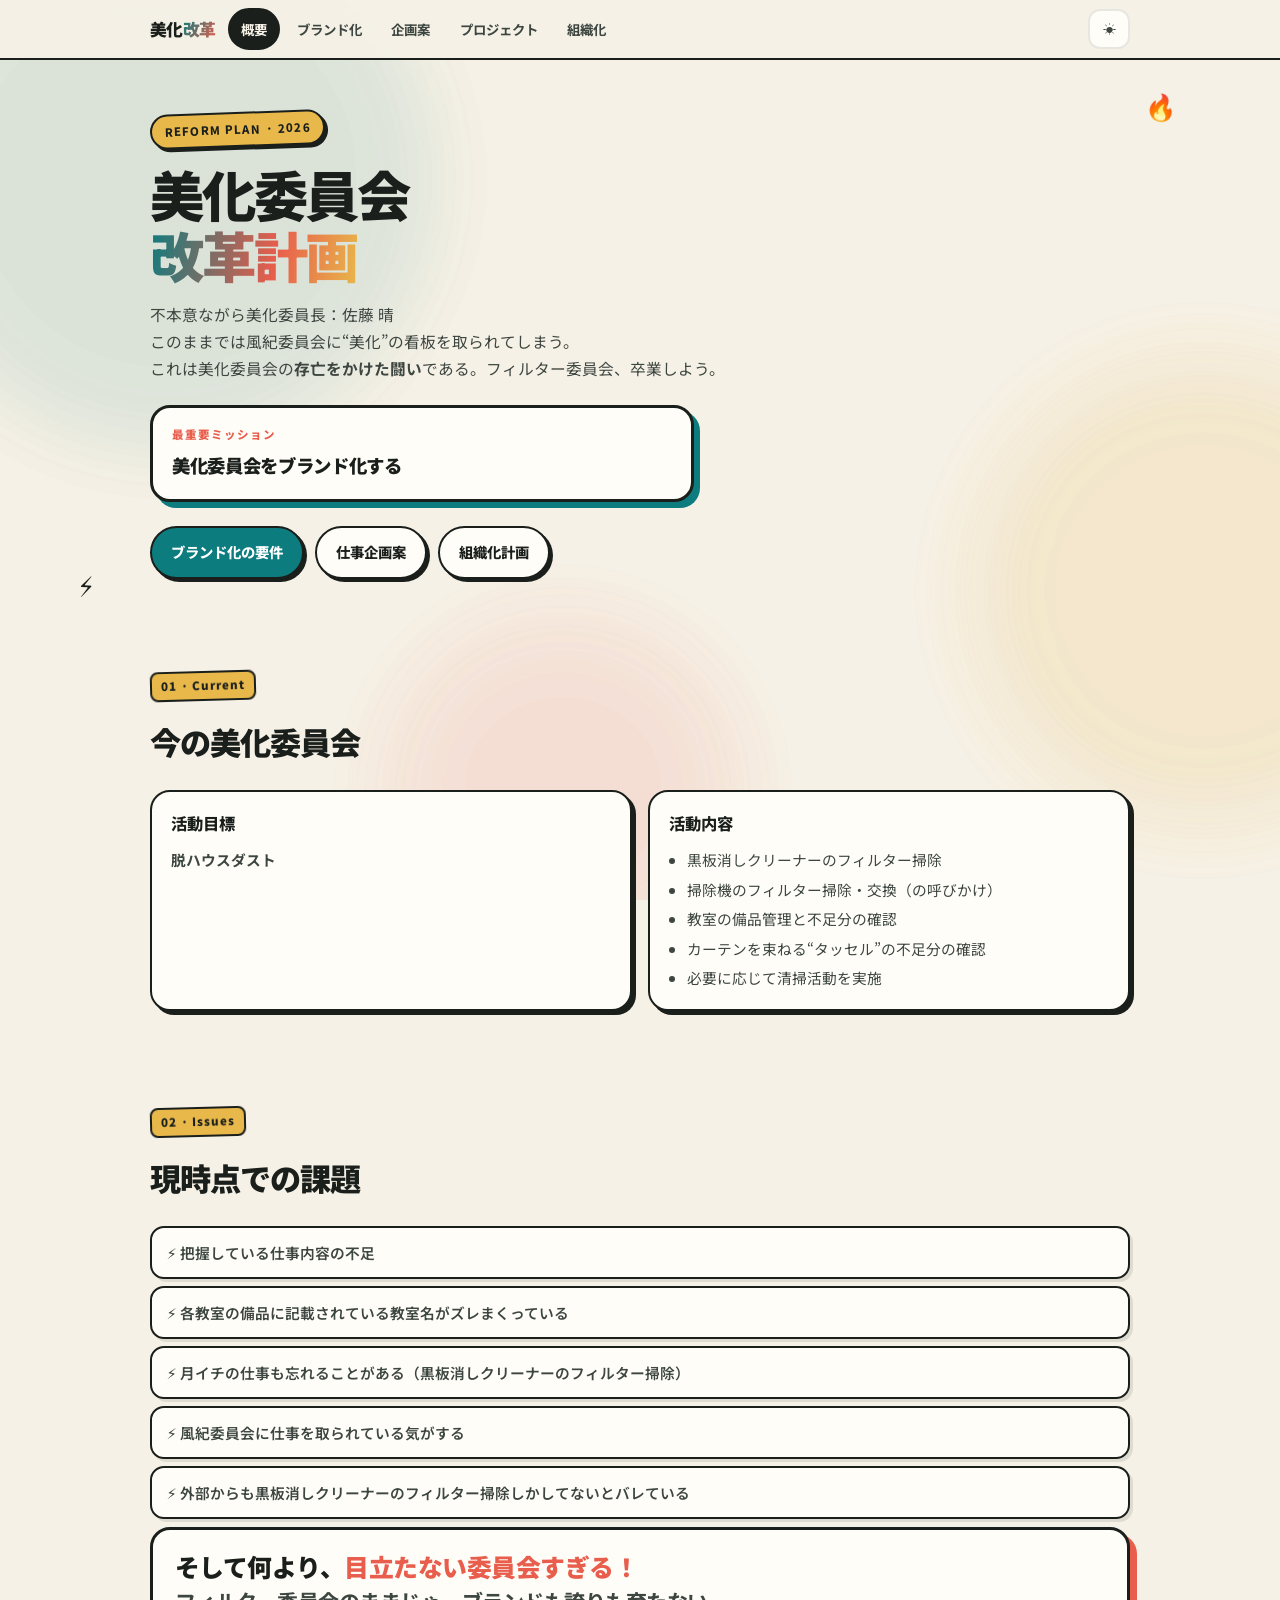
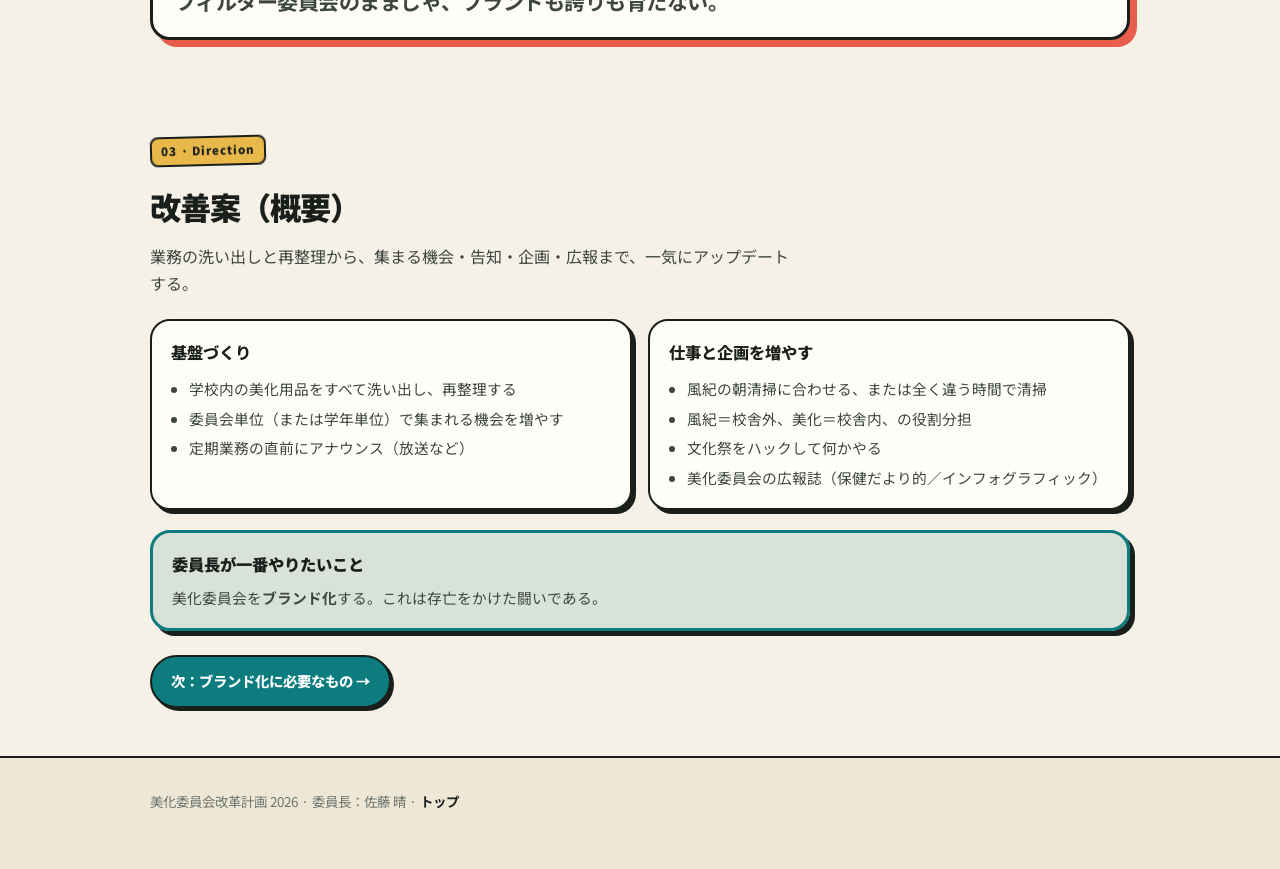
==== index.html @ cf77f669 "Nav drawer force-open with !important + cache bust" ====
<!DOCTYPE html>
<html lang="ja" data-theme="light">
<head>
  <meta charset="UTF-8">
  <meta name="viewport" content="width=device-width, initial-scale=1.0, viewport-fit=cover">
  <meta name="theme-color" content="#f3f0e8">
  <link rel="preconnect" href="https://fonts.googleapis.com">
  <link rel="preconnect" href="https://fonts.gstatic.com" crossorigin>
  <link href="https://fonts.googleapis.com/css2?family=Noto+Sans+JP:wght@400;500;600;700;800&display=swap" rel="stylesheet">
  <link rel="stylesheet" href="css/style.css?v=nav7">
  <script src="/sitePassword.js" defer data-allows="role:bika"></script>
  <meta name="description" content="美化委員会改革計画 — 現状・課題・改善の全体像">
  <title>概要 · 美化委員会改革計画 2026</title>
</head>
<body>
  <div class="bg-fun" aria-hidden="true"><div class="blob b1"></div><div class="blob b2"></div><div class="blob b3"></div></div>

  <div class="bg-fun" aria-hidden="true"><div class="blob b1"></div><div class="blob b2"></div><div class="blob b3"></div></div>
    <nav class="top-nav" id="site-nav">
    <div class="top-nav-inner">
      <a class="nav-brand" href="index.html">美化<span>改革</span></a>
      <input type="checkbox" id="nav-check" class="nav-check" aria-hidden="true">
      <label for="nav-check" class="nav-toggle" aria-label="メニューを開く"><span></span><span></span><span></span></label>
      <div class="nav-links" id="nav-links">
        <a href="index.html" data-nav="index" class="active">概要</a>
        <a href="brand.html" data-nav="brand">ブランド化</a>
        <a href="plans.html" data-nav="plans">企画案</a>
        <a href="projects.html" data-nav="projects">プロジェクト</a>
        <a href="org.html" data-nav="org">組織化</a>
      </div>
      <button type="button" class="theme-toggle" aria-label="テーマ切替"><span class="icon-sun">☀</span><span class="icon-moon">☾</span></button>
    </div>
  </nav>
  <div class="page-wrap">
    <header class="hero">
      <span class="sticker sticker-1">🔥</span>
      <span class="sticker sticker-2">⚡</span>
      <div class="container">
        <div class="hero-badge">REFORM PLAN · 2026</div>
        <h1>美化委員会<br><span class="accent">改革計画</span></h1>
        <p class="hero-sub">
          不本意ながら美化委員長：佐藤 晴<br>
          このままでは風紀委員会に“美化”の看板を取られてしまう。<br>
          これは美化委員会の<strong>存亡をかけた闘い</strong>である。フィルター委員会、卒業しよう。
        </p>
        <div class="mission-banner">
          <div class="label">最重要ミッション</div>
          <div class="value">美化委員会をブランド化する</div>
        </div>
        <div class="hero-cta">
          <a class="btn btn-primary" href="brand.html">ブランド化の要件</a>
          <a class="btn btn-ghost" href="plans.html">仕事企画案</a>
          <a class="btn btn-ghost" href="org.html">組織化計画</a>
        </div>
      </div>
    </header>

    <section class="section">
      <div class="container">
        <div class="section-header reveal">
          <p class="eyebrow">01 · Current</p>
          <h2>今の美化委員会</h2>
        </div>
        <div class="grid-2">
          <div class="card reveal reveal-delay-1">
            <h3>活動目標</h3>
            <p><strong>脱ハウスダスト</strong></p>
          </div>
          <div class="card reveal reveal-delay-2">
            <h3>活動内容</h3>
            <ul>
              <li>黒板消しクリーナーのフィルター掃除</li>
              <li>掃除機のフィルター掃除・交換（の呼びかけ）</li>
              <li>教室の備品管理と不足分の確認</li>
              <li>カーテンを束ねる“タッセル”の不足分の確認</li>
              <li>必要に応じて清掃活動を実施</li>
            </ul>
          </div>
        </div>
      </div>
    </section>

    <section class="section">
      <div class="container">
        <div class="section-header reveal">
          <p class="eyebrow">02 · Issues</p>
          <h2>現時点での課題</h2>
        </div>
        <ul class="list-plain reveal">
          <li>把握している仕事内容の不足</li>
          <li>各教室の備品に記載されている教室名がズレまくっている</li>
          <li>月イチの仕事も忘れることがある（黒板消しクリーナーのフィルター掃除）</li>
          <li>風紀委員会に仕事を取られている気がする</li>
          <li>外部からも黒板消しクリーナーのフィルター掃除しかしてないとバレている</li>
        </ul>
        <div class="mega-note reveal">そして何より、<span style="color:var(--accent-2)">目立たない委員会すぎる！</span><br><span style="font-size:.85em;font-weight:700;color:var(--ink-2)">フィルター委員会のままじゃ、ブランドも誇りも育たない。</span></div>
      </div>
    </section>

    <section class="section">
      <div class="container">
        <div class="section-header reveal">
          <p class="eyebrow">03 · Direction</p>
          <h2>改善案（概要）</h2>
          <p class="section-lead">業務の洗い出しと再整理から、集まる機会・告知・企画・広報まで、一気にアップデートする。</p>
        </div>
        <div class="grid-2">
          <div class="card reveal"><h3>基盤づくり</h3>
            <ul>
              <li>学校内の美化用品をすべて洗い出し、再整理する</li>
              <li>委員会単位（または学年単位）で集まれる機会を増やす</li>
              <li>定期業務の直前にアナウンス（放送など）</li>
            </ul>
          </div>
          <div class="card reveal reveal-delay-1"><h3>仕事と企画を増やす</h3>
            <ul>
              <li>風紀の朝清掃に合わせる、または全く違う時間で清掃</li>
              <li>風紀＝校舎外、美化＝校舎内、の役割分担</li>
              <li>文化祭をハックして何かやる</li>
              <li>美化委員会の広報誌（保健だより的／インフォグラフィック）</li>
            </ul>
          </div>
        </div>
        <div class="callout reveal" style="margin-top:1.25rem">
          <div class="title">委員長が一番やりたいこと</div>
          <p>美化委員会を<strong>ブランド化</strong>する。これは存亡をかけた闘いである。</p>
        </div>
        <div class="hero-cta" style="margin-top:1.5rem">
          <a class="btn btn-primary" href="brand.html">次：ブランド化に必要なもの →</a>
        </div>
      </div>
    </section>
  </div>
  <footer class="footer"><div class="container">美化委員会改革計画 2026 · 委員長：佐藤 晴 · <a href="index.html">トップ</a></div></footer>
  <script src="js/main.js"></script>
</body>
</html>
---- css/style.css ----
/* fun neo-brutalist bika */
:root {
  --bg: #f6f1e6; --bg-2: #efe7d6; --surface: #fffdf8;
  --ink: #1a1f1c; --ink-2: #3d4640; --ink-3: #6b766f;
  --accent: #0c7c7f; --accent-2: #e85d4c; --accent-3: #e8b84a;
  --accent-soft: rgba(12,124,127,.12); --warm-soft: rgba(232,184,74,.18);
  --danger-soft: rgba(232,93,76,.12); --line: rgba(26,31,28,.1);
  --radius: 20px; --font: "Noto Sans JP","Hiragino Sans",system-ui,sans-serif;
  --max: 980px; --nav-h: 60px; --ease: cubic-bezier(.22,1,.36,1);
}
[data-theme="dark"] {
  --bg:#0e1412; --bg-2:#0a0f0d; --surface:#171e1b;
  --ink:#eef3ef; --ink-2:#c5d0c9; --ink-3:#8b9890;
  --accent:#3ee0c8; --accent-2:#ff7a6a; --accent-3:#f0c14d;
  --accent-soft:rgba(62,224,200,.14); --warm-soft:rgba(240,193,77,.14);
  --danger-soft:rgba(255,122,106,.14); --line:rgba(200,220,210,.12);
}
*,*::before,*::after{box-sizing:border-box}
html{scroll-behavior:smooth}
body{margin:0;font-family:var(--font);background:var(--bg);color:var(--ink);line-height:1.7;-webkit-font-smoothing:antialiased;overflow-x:hidden}
a{color:var(--accent);text-decoration:none}
a:hover{text-decoration:underline}
.container{width:min(var(--max),calc(100% - 2rem));margin-inline:auto}
.bg-fun{position:fixed;inset:0;pointer-events:none;z-index:0;overflow:hidden}
.bg-fun .blob{position:absolute;border-radius:50%;filter:blur(40px);opacity:.45;animation:floaty 12s ease-in-out infinite}
.bg-fun .b1{width:42vw;height:42vw;top:-10%;left:-8%;background:var(--accent-soft)}
.bg-fun .b2{width:36vw;height:36vw;top:40%;right:-12%;background:var(--warm-soft);animation-delay:-4s}
.bg-fun .b3{width:28vw;height:28vw;bottom:-8%;left:30%;background:var(--danger-soft);animation-delay:-7s}
@keyframes floaty{0%,100%{transform:translate(0,0) scale(1)}50%{transform:translate(2%,3%) scale(1.05)}}
.page-wrap{position:relative;z-index:1;min-height:60vh}


/* ===== SITE NAV (clean, checkbox, no conflicts) ===== */
.top-nav {
  position: sticky;
  top: 0;
  z-index: 10050;
  background: color-mix(in srgb, var(--bg) 92%, transparent);
  backdrop-filter: blur(14px);
  -webkit-backdrop-filter: blur(14px);
  border-bottom: 2px solid var(--ink);
}
.top-nav-inner {
  position: relative;
  width: min(var(--max), calc(100% - 1.25rem));
  margin: 0 auto;
  min-height: 58px;
  display: flex;
  align-items: center;
  gap: 0.5rem;
  padding: 0.4rem 0;
}
.nav-brand {
  font-weight: 900;
  font-size: 1.05rem;
  letter-spacing: -0.03em;
  color: var(--ink);
  text-decoration: none;
  white-space: nowrap;
  margin-right: 0.25rem;
}
.nav-brand span {
  background: linear-gradient(120deg, var(--accent), var(--accent-2));
  -webkit-background-clip: text;
  background-clip: text;
  color: transparent;
}

/* hidden checkbox */
#nav-check.nav-check, #nav-check {
  position: fixed !important;
  left: -100vw !important;
  top: 0 !important;
  width: 1px !important;
  height: 1px !important;
  margin: 0 !important;
  padding: 0 !important;
  overflow: hidden !important;
  clip: rect(0,0,0,0) !important;
  border: 0 !important;
  opacity: 0 !important;
  pointer-events: none !important;
  appearance: none !important;
  -webkit-appearance: none !important;
}

/* hamburger button (label) */
.nav-toggle {
  display: none;
  margin-left: auto;
  width: 46px;
  height: 42px;
  border: 2px solid var(--ink);
  border-radius: 12px;
  background: var(--surface);
  box-shadow: 3px 3px 0 var(--ink);
  cursor: pointer;
  flex-direction: column;
  align-items: center;
  justify-content: center;
  gap: 5px;
  flex-shrink: 0;
}
.nav-toggle span {
  display: block;
  width: 18px;
  height: 2.5px;
  background: var(--ink);
  border-radius: 2px;
}

.nav-links {
  display: flex;
  flex-wrap: wrap;
  gap: 0.2rem;
  flex: 1;
  align-items: center;
}
.nav-links a {
  color: var(--ink-2);
  font-size: 0.84rem;
  font-weight: 700;
  padding: 0.45rem 0.7rem;
  border-radius: 999px;
  text-decoration: none;
  border: 2px solid transparent;
}
.nav-links a:hover {
  background: var(--surface);
  border-color: var(--line);
  color: var(--ink);
  text-decoration: none;
}
.nav-links a.active {
  background: var(--ink);
  color: var(--bg);
  border-color: var(--ink);
}

.theme-toggle {
  border: 2px solid var(--line);
  background: var(--surface);
  border-radius: 12px;
  width: 42px;
  height: 40px;
  cursor: pointer;
  color: var(--ink-2);
  flex-shrink: 0;
}
.theme-toggle .icon-moon { display: none; }
[data-theme="dark"] .theme-toggle .icon-sun { display: none; }
[data-theme="dark"] .theme-toggle .icon-moon { display: inline; }

/* Mobile drawer */
@media (max-width: 900px) {
  .nav-toggle { display: flex !important; }
  .nav-links {
    display: none !important;
    position: absolute !important;
    top: calc(100% + 8px) !important;
    left: 0 !important;
    right: 0 !important;
    z-index: 10060 !important;
    background: var(--surface) !important;
    border: 3px solid var(--ink) !important;
    border-radius: 16px !important;
    box-shadow: 6px 6px 0 var(--ink) !important;
    flex-direction: column !important;
    align-items: stretch !important;
    padding: 0.5rem !important;
    gap: 0.15rem !important;
  }
  #nav-check:checked ~ .nav-links {
    display: flex !important;
  }
  #nav-check:checked + .nav-toggle span:nth-child(1) {
    transform: translateY(7.5px) rotate(45deg);
  }
  #nav-check:checked + .nav-toggle span:nth-child(2) { opacity: 0; }
  #nav-check:checked + .nav-toggle span:nth-child(3) {
    transform: translateY(-7.5px) rotate(-45deg);
  }
  .nav-links a {
    border-radius: 12px;
    padding: 0.9rem 1rem;
    font-size: 0.95rem;
  }
}

.hero{position:relative;padding:3.25rem 0 2.75rem;overflow:hidden}
.hero-badge{display:inline-flex;font-size:.72rem;font-weight:800;letter-spacing:.1em;color:var(--ink);background:var(--accent-3);padding:.35rem .8rem;border-radius:999px;border:2px solid var(--ink);box-shadow:3px 3px 0 var(--ink);margin-bottom:1.1rem;transform:rotate(-2deg)}
.hero h1{font-size:clamp(2.1rem,6.5vw,3.4rem);line-height:1.12;letter-spacing:-.04em;margin:0 0 1rem;font-weight:900}
.hero h1 .accent{background:linear-gradient(100deg,var(--accent),var(--accent-2) 60%,var(--accent-3));-webkit-background-clip:text;background-clip:text;color:transparent}
.hero-sub{color:var(--ink-2);max-width:36rem;margin:0 0 1.4rem;font-size:.98rem}
.mission-banner{display:grid;gap:.35rem;padding:1.1rem 1.2rem;border-radius:var(--radius);background:var(--surface);border:3px solid var(--ink);box-shadow:6px 6px 0 var(--accent);margin-bottom:1.5rem;max-width:34rem}
.mission-banner .label{font-size:.72rem;font-weight:800;letter-spacing:.08em;color:var(--accent-2);text-transform:uppercase}
.mission-banner .value{font-size:1.15rem;font-weight:900;letter-spacing:-.02em}
.hero-cta{display:flex;flex-wrap:wrap;gap:.65rem}
.btn{display:inline-flex;align-items:center;justify-content:center;padding:.75rem 1.2rem;border-radius:999px;font-weight:800;font-size:.9rem;text-decoration:none;border:2px solid var(--ink);cursor:pointer;box-shadow:3px 3px 0 var(--ink);transition:transform .12s var(--ease),box-shadow .12s}
.btn:hover{text-decoration:none;transform:translate(-1px,-1px);box-shadow:4px 4px 0 var(--ink)}
.btn:active{transform:translate(2px,2px);box-shadow:1px 1px 0 var(--ink)}
.btn-primary{background:var(--accent);color:#fff}
.btn-ghost{background:var(--surface);color:var(--ink)}
.btn-hot{background:var(--accent-2);color:#fff}
.sticker{position:absolute;font-size:1.6rem;user-select:none;pointer-events:none;animation:wiggle 5s ease-in-out infinite}
.sticker-1{top:1.5rem;right:8%;transform:rotate(12deg)}
.sticker-2{bottom:1rem;left:6%;transform:rotate(-10deg);animation-delay:-2s}
@keyframes wiggle{0%,100%{transform:rotate(8deg) translateY(0)}50%{transform:rotate(-8deg) translateY(-4px)}}

.section{padding:3rem 0;position:relative}
.section.alt{background:color-mix(in srgb,var(--bg-2) 70%,transparent)}
.section-header{margin-bottom:1.35rem}
.eyebrow{margin:0 0 .35rem;display:inline-block;font-size:.72rem;font-weight:900;letter-spacing:.08em;color:var(--ink);background:var(--accent-3);padding:.2rem .55rem;border-radius:8px;border:2px solid var(--ink);transform:rotate(-1.5deg)}
.section-header h2{margin:.5rem 0 0;font-size:clamp(1.45rem,3.5vw,1.95rem);letter-spacing:-.03em;font-weight:900}
.section-lead{color:var(--ink-2);max-width:40rem;margin:.6rem 0 0}
.grid-2{display:grid;gap:1rem;grid-template-columns:repeat(2,minmax(0,1fr))}
.grid-3{display:grid;gap:1rem;grid-template-columns:repeat(3,minmax(0,1fr))}
@media(max-width:720px){.grid-2,.grid-3{grid-template-columns:1fr}}
.card{background:var(--surface);border:2px solid var(--ink);border-radius:var(--radius);padding:1.15rem 1.2rem;box-shadow:4px 4px 0 var(--ink);transition:transform .15s,box-shadow .15s}
.card:hover{transform:translate(-2px,-2px);box-shadow:6px 6px 0 var(--ink)}
.card h3{margin:0 0 .6rem;font-size:1.02rem;font-weight:800}
.card p{margin:0;color:var(--ink-2);font-size:.92rem}
.card ul{margin:0;padding-left:1.1rem;color:var(--ink-2);font-size:.92rem}
.card li+li{margin-top:.28rem}
.list-plain{list-style:none;padding:0;margin:0}
.list-plain li{padding:.75rem .9rem;margin-bottom:.45rem;background:var(--surface);border:2px solid var(--ink);border-radius:14px;box-shadow:3px 3px 0 var(--line);color:var(--ink-2);font-size:.92rem;font-weight:600}
.list-plain li::before{content:"⚡ "}
.callout{padding:1.15rem 1.2rem;border-radius:var(--radius);background:var(--accent-soft);border:3px solid var(--accent);box-shadow:5px 5px 0 var(--ink);margin:1.25rem 0}
.callout.danger{background:var(--danger-soft);border-color:var(--accent-2)}
.callout .title{font-weight:900;margin-bottom:.35rem;font-size:1.02rem}
.callout p{margin:0;color:var(--ink-2);font-size:.92rem}
.tag-row{display:flex;flex-wrap:wrap;gap:.4rem;margin-top:.75rem}
.tag{font-size:.72rem;font-weight:800;padding:.25rem .6rem;border-radius:999px;background:var(--bg-2);color:var(--ink);border:2px solid var(--ink)}
.tag.accent{background:var(--accent);color:#fff}
.tag.hot{background:var(--accent-2);color:#fff}
.table-wrap{overflow-x:auto;border-radius:var(--radius);border:3px solid var(--ink);box-shadow:5px 5px 0 var(--accent-3)}
table.data{width:100%;border-collapse:collapse;background:var(--surface);font-size:.88rem}
table.data th,table.data td{text-align:left;padding:.8rem .95rem;border-bottom:1px solid var(--line);vertical-align:top}
table.data th{background:var(--bg-2);color:var(--ink);font-weight:800;font-size:.78rem}
table.data tr:last-child td{border-bottom:none}
table.data td:first-child{font-weight:800;color:var(--ink)}
.steps{counter-reset:step;display:grid;gap:.85rem}
.step{display:grid;grid-template-columns:auto 1fr;gap:.9rem;align-items:start;padding:1rem 1.1rem;border-radius:var(--radius);background:var(--surface);border:2px solid var(--ink);box-shadow:4px 4px 0 var(--accent)}
.step::before{counter-increment:step;content:counter(step);width:32px;height:32px;border-radius:50%;display:grid;place-items:center;font-size:.85rem;font-weight:900;background:var(--accent-2);color:#fff;border:2px solid var(--ink)}
.step h4{margin:0 0 .25rem;font-size:.98rem;font-weight:800}
.step p{margin:0;color:var(--ink-2);font-size:.88rem}
.footer{position:relative;z-index:1;border-top:2px solid var(--ink);padding:2rem 0 3.5rem;color:var(--ink-3);font-size:.84rem;background:var(--bg-2)}
.footer a{color:var(--ink);font-weight:700}
.reveal{opacity:0;transform:translateY(16px);transition:opacity .55s var(--ease),transform .55s var(--ease)}
.reveal.in{opacity:1;transform:none}
.reveal-delay-1{transition-delay:.07s}
.reveal-delay-2{transition-delay:.14s}
.reveal-delay-3{transition-delay:.21s}
.mega-note{font-size:clamp(1.2rem,3vw,1.55rem);font-weight:900;line-height:1.35;letter-spacing:-.02em;padding:1.25rem 1.35rem;border:3px solid var(--ink);border-radius:var(--radius);background:var(--surface);box-shadow:7px 7px 0 var(--accent-2)}
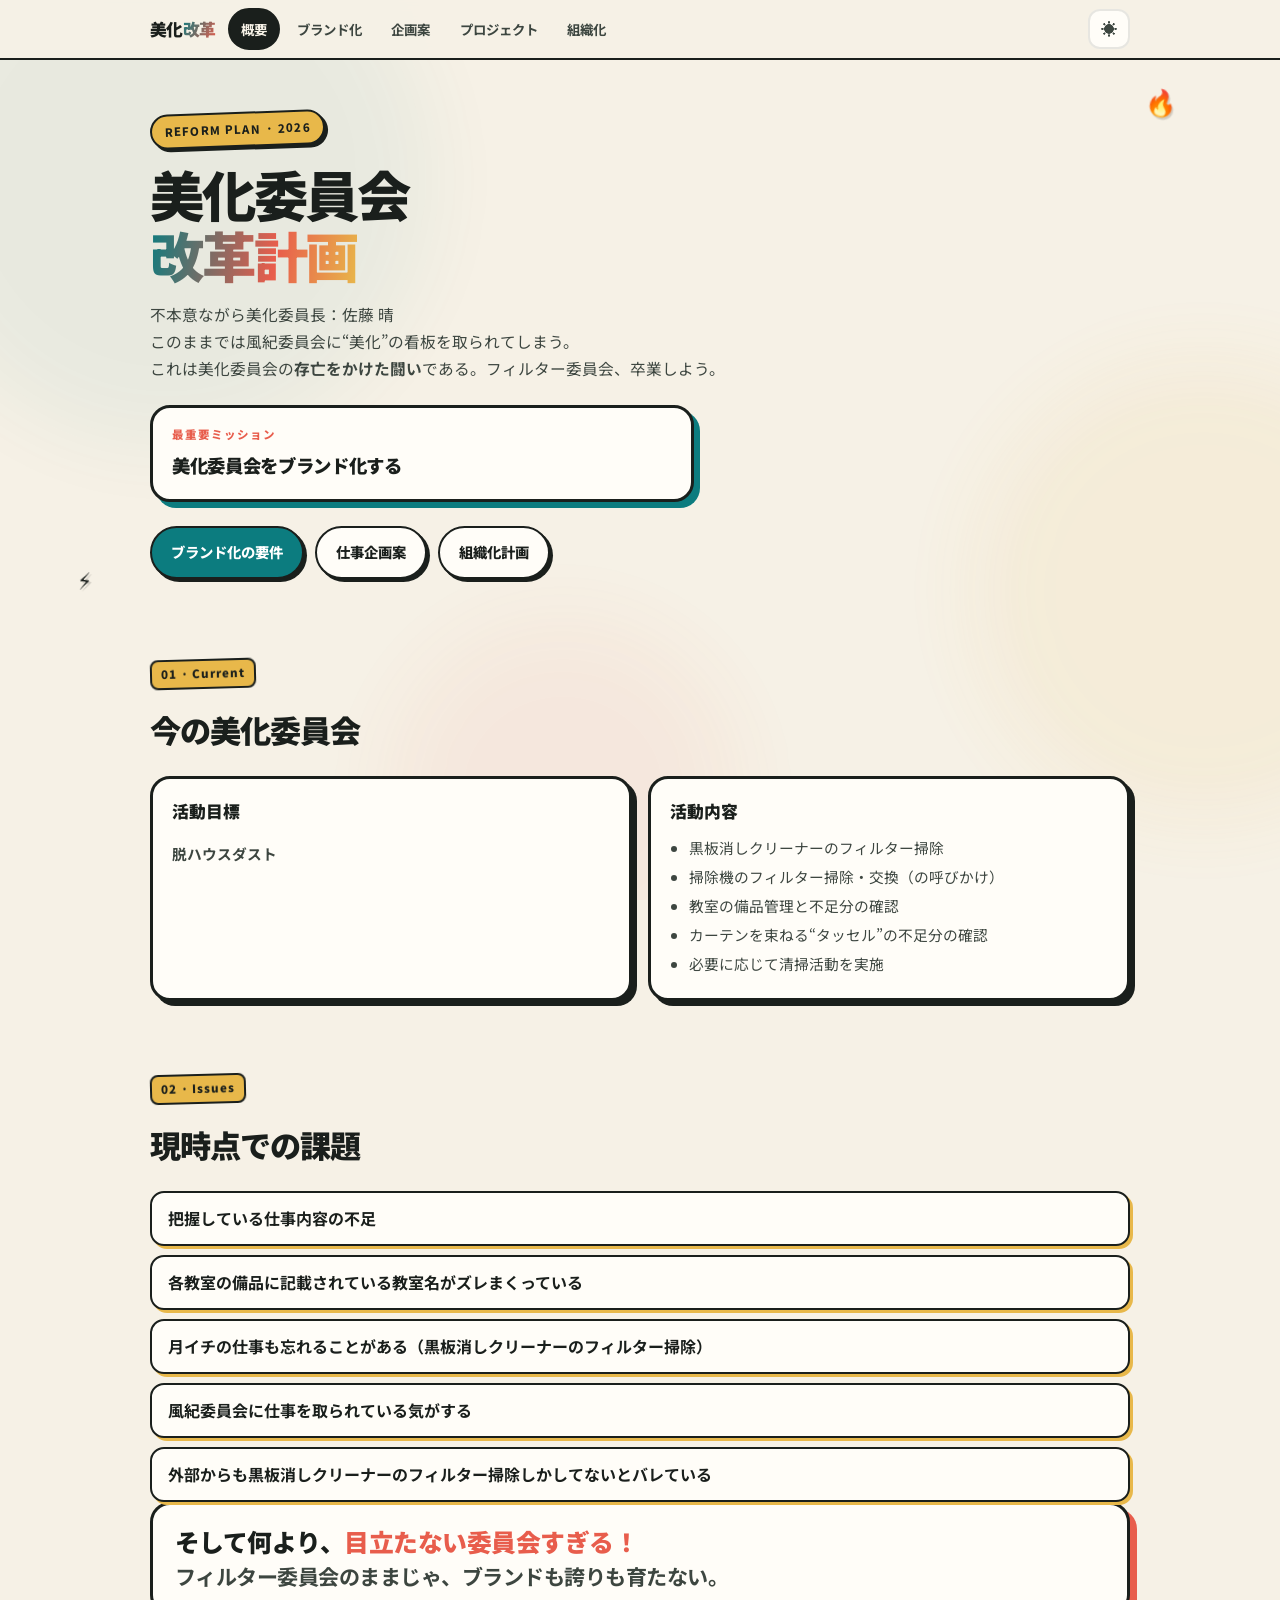
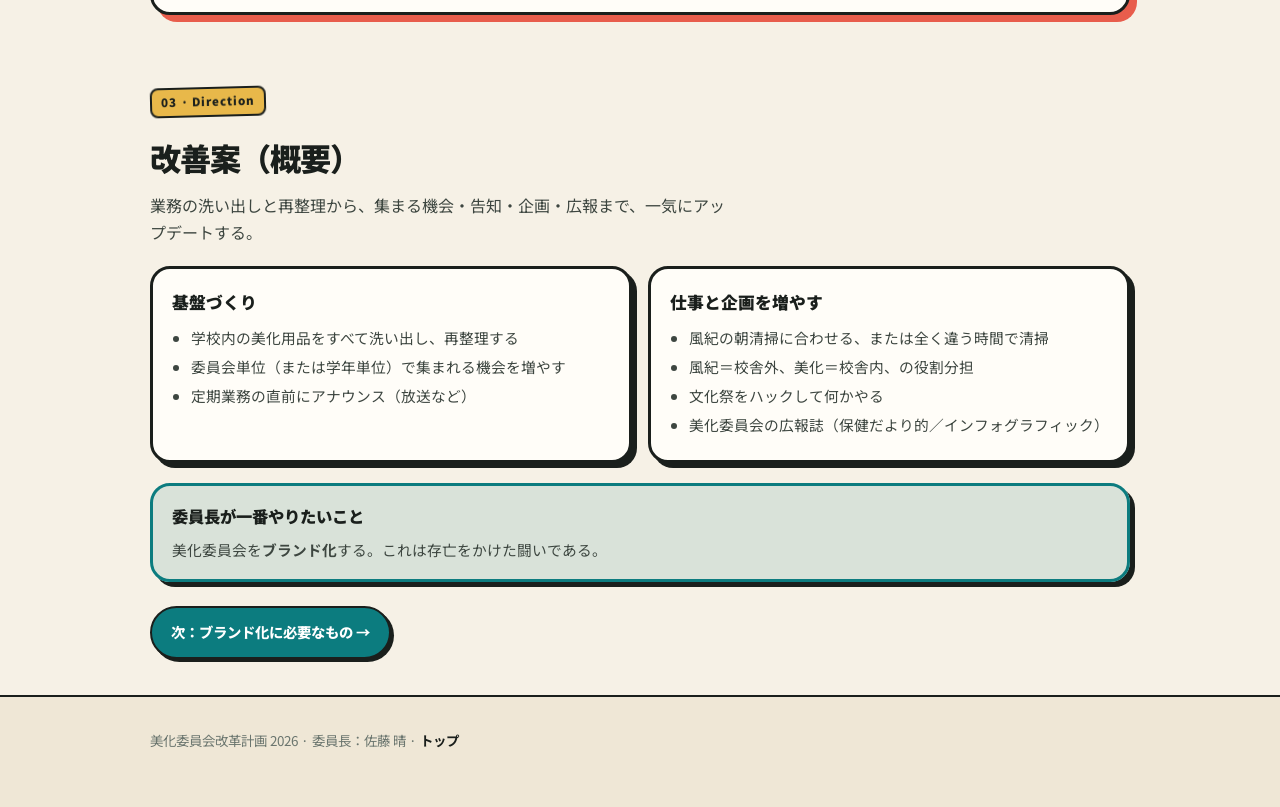
==== commit 8a6ad5e5: "fix(nav): button hamburger + is-open class, cache-bust v=nav9 on all pages" ====
--- a/index.html
+++ b/index.html
@@ -7,7 +7,7 @@
   <link rel="preconnect" href="https://fonts.googleapis.com">
   <link rel="preconnect" href="https://fonts.gstatic.com" crossorigin>
   <link href="https://fonts.googleapis.com/css2?family=Noto+Sans+JP:wght@400;500;600;700;800&display=swap" rel="stylesheet">
-  <link rel="stylesheet" href="css/style.css?v=nav7">
+  <link rel="stylesheet" href="css/style.css?v=nav9">
   <script src="/sitePassword.js" defer data-allows="role:bika"></script>
   <meta name="description" content="美化委員会改革計画 — 現状・課題・改善の全体像">
   <title>概要 · 美化委員会改革計画 2026</title>
@@ -15,12 +15,10 @@
 <body>
   <div class="bg-fun" aria-hidden="true"><div class="blob b1"></div><div class="blob b2"></div><div class="blob b3"></div></div>
 
-  <div class="bg-fun" aria-hidden="true"><div class="blob b1"></div><div class="blob b2"></div><div class="blob b3"></div></div>
-    <nav class="top-nav" id="site-nav">
+  <nav class="top-nav" id="site-nav">
     <div class="top-nav-inner">
       <a class="nav-brand" href="index.html">美化<span>改革</span></a>
-      <input type="checkbox" id="nav-check" class="nav-check" aria-hidden="true">
-      <label for="nav-check" class="nav-toggle" aria-label="メニューを開く"><span></span><span></span><span></span></label>
+      <button type="button" class="nav-toggle" id="nav-toggle" aria-label="メニューを開く" aria-expanded="false" aria-controls="nav-links"><span></span><span></span><span></span></button>
       <div class="nav-links" id="nav-links">
         <a href="index.html" data-nav="index" class="active">概要</a>
         <a href="brand.html" data-nav="brand">ブランド化</a>
@@ -132,6 +130,6 @@
     </section>
   </div>
   <footer class="footer"><div class="container">美化委員会改革計画 2026 · 委員長：佐藤 晴 · <a href="index.html">トップ</a></div></footer>
-  <script src="js/main.js"></script>
+  <script src="js/main.js?v=nav9"></script>
 </body>
 </html>
--- a/css/style.css
+++ b/css/style.css
@@ -29,12 +29,12 @@
 @keyframes floaty{0%,100%{transform:translate(0,0) scale(1)}50%{transform:translate(2%,3%) scale(1.05)}}
 .page-wrap{position:relative;z-index:1;min-height:60vh}
 
-
-/* ===== SITE NAV (clean, checkbox, no conflicts) ===== */
+/* ===== SITE NAV — JS class toggle (.is-open) ===== */
 .top-nav {
   position: sticky;
   top: 0;
   z-index: 10050;
+  isolation: isolate;
   background: color-mix(in srgb, var(--bg) 92%, transparent);
   backdrop-filter: blur(14px);
   -webkit-backdrop-filter: blur(14px);
@@ -58,6 +58,8 @@
   text-decoration: none;
   white-space: nowrap;
   margin-right: 0.25rem;
+  position: relative;
+  z-index: 2;
 }
 .nav-brand span {
   background: linear-gradient(120deg, var(--accent), var(--accent-2));
@@ -66,25 +68,7 @@
   color: transparent;
 }
 
-/* hidden checkbox */
-#nav-check.nav-check, #nav-check {
-  position: fixed !important;
-  left: -100vw !important;
-  top: 0 !important;
-  width: 1px !important;
-  height: 1px !important;
-  margin: 0 !important;
-  padding: 0 !important;
-  overflow: hidden !important;
-  clip: rect(0,0,0,0) !important;
-  border: 0 !important;
-  opacity: 0 !important;
-  pointer-events: none !important;
-  appearance: none !important;
-  -webkit-appearance: none !important;
-}
-
-/* hamburger button (label) */
+/* hamburger button */
 .nav-toggle {
   display: none;
   margin-left: auto;
@@ -100,6 +84,13 @@
   justify-content: center;
   gap: 5px;
   flex-shrink: 0;
+  position: relative;
+  z-index: 3;
+  padding: 0;
+  appearance: none;
+  -webkit-appearance: none;
+  color: inherit;
+  font: inherit;
 }
 .nav-toggle span {
   display: block;
@@ -107,6 +98,8 @@
   height: 2.5px;
   background: var(--ink);
   border-radius: 2px;
+  transition: transform .18s var(--ease), opacity .18s var(--ease);
+  pointer-events: none;
 }
 
 .nav-links {
@@ -115,6 +108,8 @@
   gap: 0.2rem;
   flex: 1;
   align-items: center;
+  position: relative;
+  z-index: 1;
 }
 .nav-links a {
   color: var(--ink-2);
@@ -146,6 +141,11 @@
   cursor: pointer;
   color: var(--ink-2);
   flex-shrink: 0;
+  position: relative;
+  z-index: 2;
+  appearance: none;
+  -webkit-appearance: none;
+  font: inherit;
 }
 .theme-toggle .icon-moon { display: none; }
 [data-theme="dark"] .theme-toggle .icon-sun { display: none; }
@@ -153,7 +153,9 @@
 
 /* Mobile drawer */
 @media (max-width: 900px) {
-  .nav-toggle { display: flex !important; }
+  .nav-toggle {
+    display: flex !important;
+  }
   .nav-links {
     display: none !important;
     position: absolute !important;
@@ -169,15 +171,19 @@
     align-items: stretch !important;
     padding: 0.5rem !important;
     gap: 0.15rem !important;
-  }
-  #nav-check:checked ~ .nav-links {
+    flex: none !important;
+  }
+  /* open state driven by JS class on .top-nav */
+  .top-nav.is-open .nav-links {
     display: flex !important;
   }
-  #nav-check:checked + .nav-toggle span:nth-child(1) {
+  .top-nav.is-open .nav-toggle span:nth-child(1) {
     transform: translateY(7.5px) rotate(45deg);
   }
-  #nav-check:checked + .nav-toggle span:nth-child(2) { opacity: 0; }
-  #nav-check:checked + .nav-toggle span:nth-child(3) {
+  .top-nav.is-open .nav-toggle span:nth-child(2) {
+    opacity: 0;
+  }
+  .top-nav.is-open .nav-toggle span:nth-child(3) {
     transform: translateY(-7.5px) rotate(-45deg);
   }
   .nav-links a {
@@ -198,34 +204,27 @@
 .hero-cta{display:flex;flex-wrap:wrap;gap:.65rem}
 .btn{display:inline-flex;align-items:center;justify-content:center;padding:.75rem 1.2rem;border-radius:999px;font-weight:800;font-size:.9rem;text-decoration:none;border:2px solid var(--ink);cursor:pointer;box-shadow:3px 3px 0 var(--ink);transition:transform .12s var(--ease),box-shadow .12s}
 .btn:hover{text-decoration:none;transform:translate(-1px,-1px);box-shadow:4px 4px 0 var(--ink)}
-.btn:active{transform:translate(2px,2px);box-shadow:1px 1px 0 var(--ink)}
 .btn-primary{background:var(--accent);color:#fff}
 .btn-ghost{background:var(--surface);color:var(--ink)}
-.btn-hot{background:var(--accent-2);color:#fff}
-.sticker{position:absolute;font-size:1.6rem;user-select:none;pointer-events:none;animation:wiggle 5s ease-in-out infinite}
-.sticker-1{top:1.5rem;right:8%;transform:rotate(12deg)}
-.sticker-2{bottom:1rem;left:6%;transform:rotate(-10deg);animation-delay:-2s}
-@keyframes wiggle{0%,100%{transform:rotate(8deg) translateY(0)}50%{transform:rotate(-8deg) translateY(-4px)}}
-
-.section{padding:3rem 0;position:relative}
-.section.alt{background:color-mix(in srgb,var(--bg-2) 70%,transparent)}
-.section-header{margin-bottom:1.35rem}
+.sticker{position:absolute;font-size:1.6rem;filter:drop-shadow(2px 2px 0 rgba(0,0,0,.15));pointer-events:none;z-index:0}
+.sticker-1{top:1.2rem;right:8%;transform:rotate(12deg)}
+.sticker-2{bottom:1.5rem;left:6%;transform:rotate(-8deg);font-size:1.35rem}
+.section{padding:2.25rem 0}
+.section-header{margin-bottom:1.25rem}
 .eyebrow{margin:0 0 .35rem;display:inline-block;font-size:.72rem;font-weight:900;letter-spacing:.08em;color:var(--ink);background:var(--accent-3);padding:.2rem .55rem;border-radius:8px;border:2px solid var(--ink);transform:rotate(-1.5deg)}
 .section-header h2{margin:.5rem 0 0;font-size:clamp(1.45rem,3.5vw,1.95rem);letter-spacing:-.03em;font-weight:900}
-.section-lead{color:var(--ink-2);max-width:40rem;margin:.6rem 0 0}
+.section-lead{color:var(--ink-2);max-width:36rem;margin:.5rem 0 0}
 .grid-2{display:grid;gap:1rem;grid-template-columns:repeat(2,minmax(0,1fr))}
 .grid-3{display:grid;gap:1rem;grid-template-columns:repeat(3,minmax(0,1fr))}
 @media(max-width:720px){.grid-2,.grid-3{grid-template-columns:1fr}}
-.card{background:var(--surface);border:2px solid var(--ink);border-radius:var(--radius);padding:1.15rem 1.2rem;box-shadow:4px 4px 0 var(--ink);transition:transform .15s,box-shadow .15s}
-.card:hover{transform:translate(-2px,-2px);box-shadow:6px 6px 0 var(--ink)}
-.card h3{margin:0 0 .6rem;font-size:1.02rem;font-weight:800}
-.card p{margin:0;color:var(--ink-2);font-size:.92rem}
-.card ul{margin:0;padding-left:1.1rem;color:var(--ink-2);font-size:.92rem}
-.card li+li{margin-top:.28rem}
-.list-plain{list-style:none;padding:0;margin:0}
-.list-plain li{padding:.75rem .9rem;margin-bottom:.45rem;background:var(--surface);border:2px solid var(--ink);border-radius:14px;box-shadow:3px 3px 0 var(--line);color:var(--ink-2);font-size:.92rem;font-weight:600}
-.list-plain li::before{content:"⚡ "}
-.callout{padding:1.15rem 1.2rem;border-radius:var(--radius);background:var(--accent-soft);border:3px solid var(--accent);box-shadow:5px 5px 0 var(--ink);margin:1.25rem 0}
+.card{background:var(--surface);border:3px solid var(--ink);border-radius:var(--radius);padding:1.15rem 1.2rem;box-shadow:5px 5px 0 var(--ink)}
+.card h3{margin:0 0 .55rem;font-size:1.05rem;font-weight:900}
+.card p,.card li{color:var(--ink-2);font-size:.92rem}
+.card ul{margin:.35rem 0 0;padding-left:1.15rem}
+.card li{margin:.25rem 0}
+.list-plain{list-style:none;padding:0;margin:0;display:grid;gap:.55rem}
+.list-plain li{background:var(--surface);border:2px solid var(--ink);border-radius:14px;padding:.75rem 1rem;font-weight:700;box-shadow:3px 3px 0 var(--accent-3)}
+.callout{padding:1.1rem 1.2rem;border-radius:var(--radius);background:var(--accent-soft);border:3px solid var(--accent);box-shadow:5px 5px 0 var(--ink);margin:1.25rem 0}
 .callout.danger{background:var(--danger-soft);border-color:var(--accent-2)}
 .callout .title{font-weight:900;margin-bottom:.35rem;font-size:1.02rem}
 .callout p{margin:0;color:var(--ink-2);font-size:.92rem}
@@ -252,5 +251,3 @@
 .reveal-delay-2{transition-delay:.14s}
 .reveal-delay-3{transition-delay:.21s}
 .mega-note{font-size:clamp(1.2rem,3vw,1.55rem);font-weight:900;line-height:1.35;letter-spacing:-.02em;padding:1.25rem 1.35rem;border:3px solid var(--ink);border-radius:var(--radius);background:var(--surface);box-shadow:7px 7px 0 var(--accent-2)}
-
-
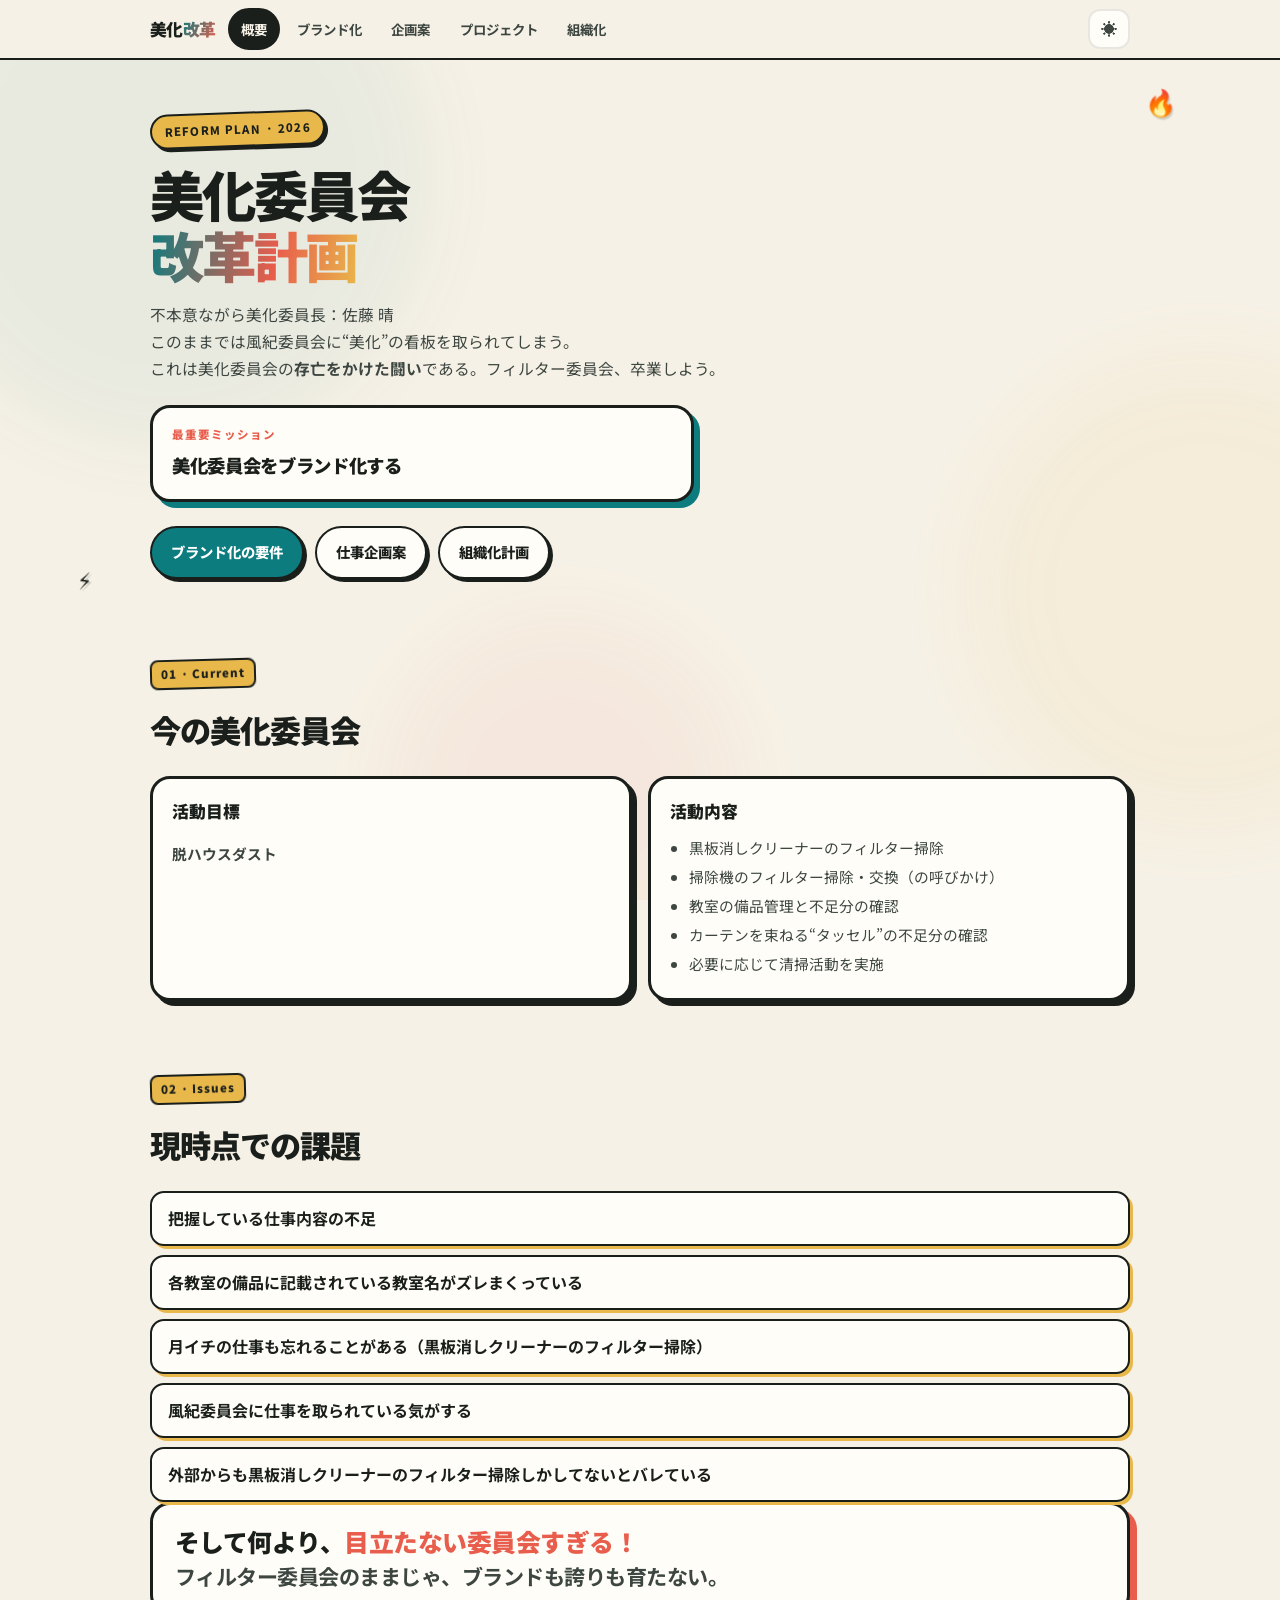
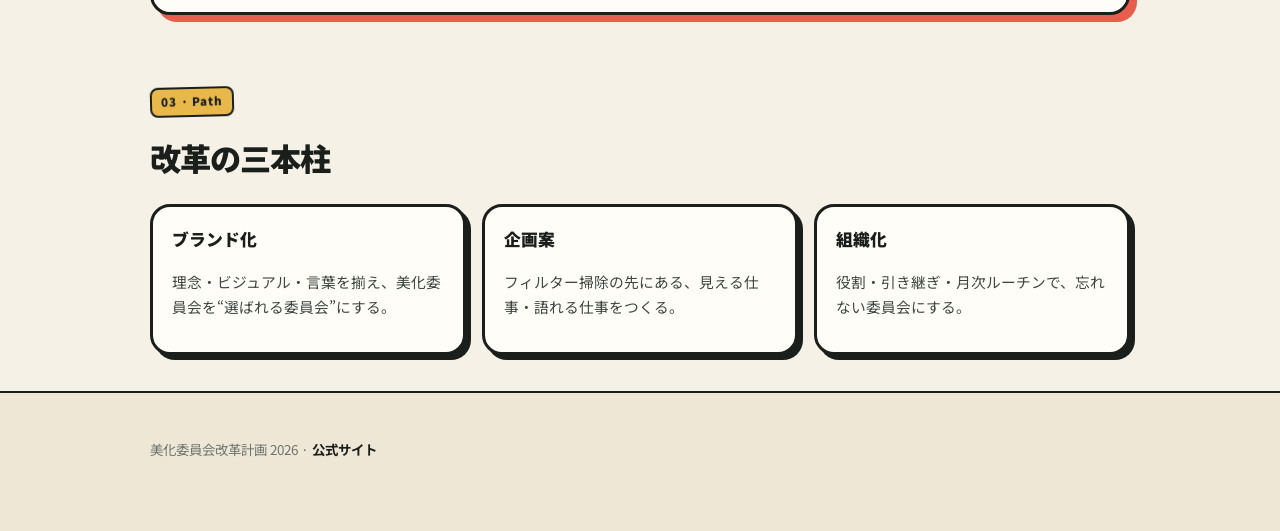
==== commit fd639e69: "chore: cache-bust nav10 for JS-safe mobile menu CSS/JS" ====
--- a/index.html
+++ b/index.html
@@ -7,7 +7,7 @@
   <link rel="preconnect" href="https://fonts.googleapis.com">
   <link rel="preconnect" href="https://fonts.gstatic.com" crossorigin>
   <link href="https://fonts.googleapis.com/css2?family=Noto+Sans+JP:wght@400;500;600;700;800&display=swap" rel="stylesheet">
-  <link rel="stylesheet" href="css/style.css?v=nav9">
+  <link rel="stylesheet" href="css/style.css?v=nav10">
   <script src="/sitePassword.js" defer data-allows="role:bika"></script>
   <meta name="description" content="美化委員会改革計画 — 現状・課題・改善の全体像">
   <title>概要 · 美化委員会改革計画 2026</title>
@@ -98,38 +98,32 @@
     <section class="section">
       <div class="container">
         <div class="section-header reveal">
-          <p class="eyebrow">03 · Direction</p>
-          <h2>改善案（概要）</h2>
-          <p class="section-lead">業務の洗い出しと再整理から、集まる機会・告知・企画・広報まで、一気にアップデートする。</p>
+          <p class="eyebrow">03 · Path</p>
+          <h2>改革の三本柱</h2>
         </div>
-        <div class="grid-2">
-          <div class="card reveal"><h3>基盤づくり</h3>
-            <ul>
-              <li>学校内の美化用品をすべて洗い出し、再整理する</li>
-              <li>委員会単位（または学年単位）で集まれる機会を増やす</li>
-              <li>定期業務の直前にアナウンス（放送など）</li>
-            </ul>
-          </div>
-          <div class="card reveal reveal-delay-1"><h3>仕事と企画を増やす</h3>
-            <ul>
-              <li>風紀の朝清掃に合わせる、または全く違う時間で清掃</li>
-              <li>風紀＝校舎外、美化＝校舎内、の役割分担</li>
-              <li>文化祭をハックして何かやる</li>
-              <li>美化委員会の広報誌（保健だより的／インフォグラフィック）</li>
-            </ul>
-          </div>
-        </div>
-        <div class="callout reveal" style="margin-top:1.25rem">
-          <div class="title">委員長が一番やりたいこと</div>
-          <p>美化委員会を<strong>ブランド化</strong>する。これは存亡をかけた闘いである。</p>
-        </div>
-        <div class="hero-cta" style="margin-top:1.5rem">
-          <a class="btn btn-primary" href="brand.html">次：ブランド化に必要なもの →</a>
+        <div class="grid-3">
+          <a class="card reveal reveal-delay-1" href="brand.html" style="text-decoration:none;color:inherit">
+            <h3>ブランド化</h3>
+            <p>理念・ビジュアル・言葉を揃え、美化委員会を“選ばれる委員会”にする。</p>
+          </a>
+          <a class="card reveal reveal-delay-2" href="plans.html" style="text-decoration:none;color:inherit">
+            <h3>企画案</h3>
+            <p>フィルター掃除の先にある、見える仕事・語れる仕事をつくる。</p>
+          </a>
+          <a class="card reveal reveal-delay-3" href="org.html" style="text-decoration:none;color:inherit">
+            <h3>組織化</h3>
+            <p>役割・引き継ぎ・月次ルーチンで、忘れない委員会にする。</p>
+          </a>
         </div>
       </div>
     </section>
+
+    <footer class="footer">
+      <div class="container">
+        <p>美化委員会改革計画 2026 · <a href="https://r25347sh.github.io/bika-committee/">公式サイト</a></p>
+      </div>
+    </footer>
   </div>
-  <footer class="footer"><div class="container">美化委員会改革計画 2026 · 委員長：佐藤 晴 · <a href="index.html">トップ</a></div></footer>
-  <script src="js/main.js?v=nav9"></script>
+  <script src="js/main.js?v=nav10"></script>
 </body>
 </html>
--- a/css/style.css
+++ b/css/style.css
@@ -29,7 +29,7 @@
 @keyframes floaty{0%,100%{transform:translate(0,0) scale(1)}50%{transform:translate(2%,3%) scale(1.05)}}
 .page-wrap{position:relative;z-index:1;min-height:60vh}
 
-/* ===== SITE NAV — JS class toggle (.is-open) ===== */
+/* ===== SITE NAV — default open on mobile; JS uses .is-closed ===== */
 .top-nav {
   position: sticky;
   top: 0;
@@ -151,13 +151,13 @@
 [data-theme="dark"] .theme-toggle .icon-sun { display: none; }
 [data-theme="dark"] .theme-toggle .icon-moon { display: inline; }
 
-/* Mobile drawer */
+/* Mobile drawer — default VISIBLE (JS-safe). .is-closed hides. */
 @media (max-width: 900px) {
   .nav-toggle {
     display: flex !important;
   }
   .nav-links {
-    display: none !important;
+    display: flex !important;
     position: absolute !important;
     top: calc(100% + 8px) !important;
     left: 0 !important;
@@ -173,17 +173,16 @@
     gap: 0.15rem !important;
     flex: none !important;
   }
-  /* open state driven by JS class on .top-nav */
-  .top-nav.is-open .nav-links {
-    display: flex !important;
-  }
-  .top-nav.is-open .nav-toggle span:nth-child(1) {
+  .top-nav.is-closed .nav-links {
+    display: none !important;
+  }
+  .top-nav:not(.is-closed) .nav-toggle span:nth-child(1) {
     transform: translateY(7.5px) rotate(45deg);
   }
-  .top-nav.is-open .nav-toggle span:nth-child(2) {
+  .top-nav:not(.is-closed) .nav-toggle span:nth-child(2) {
     opacity: 0;
   }
-  .top-nav.is-open .nav-toggle span:nth-child(3) {
+  .top-nav:not(.is-closed) .nav-toggle span:nth-child(3) {
     transform: translateY(-7.5px) rotate(-45deg);
   }
   .nav-links a {
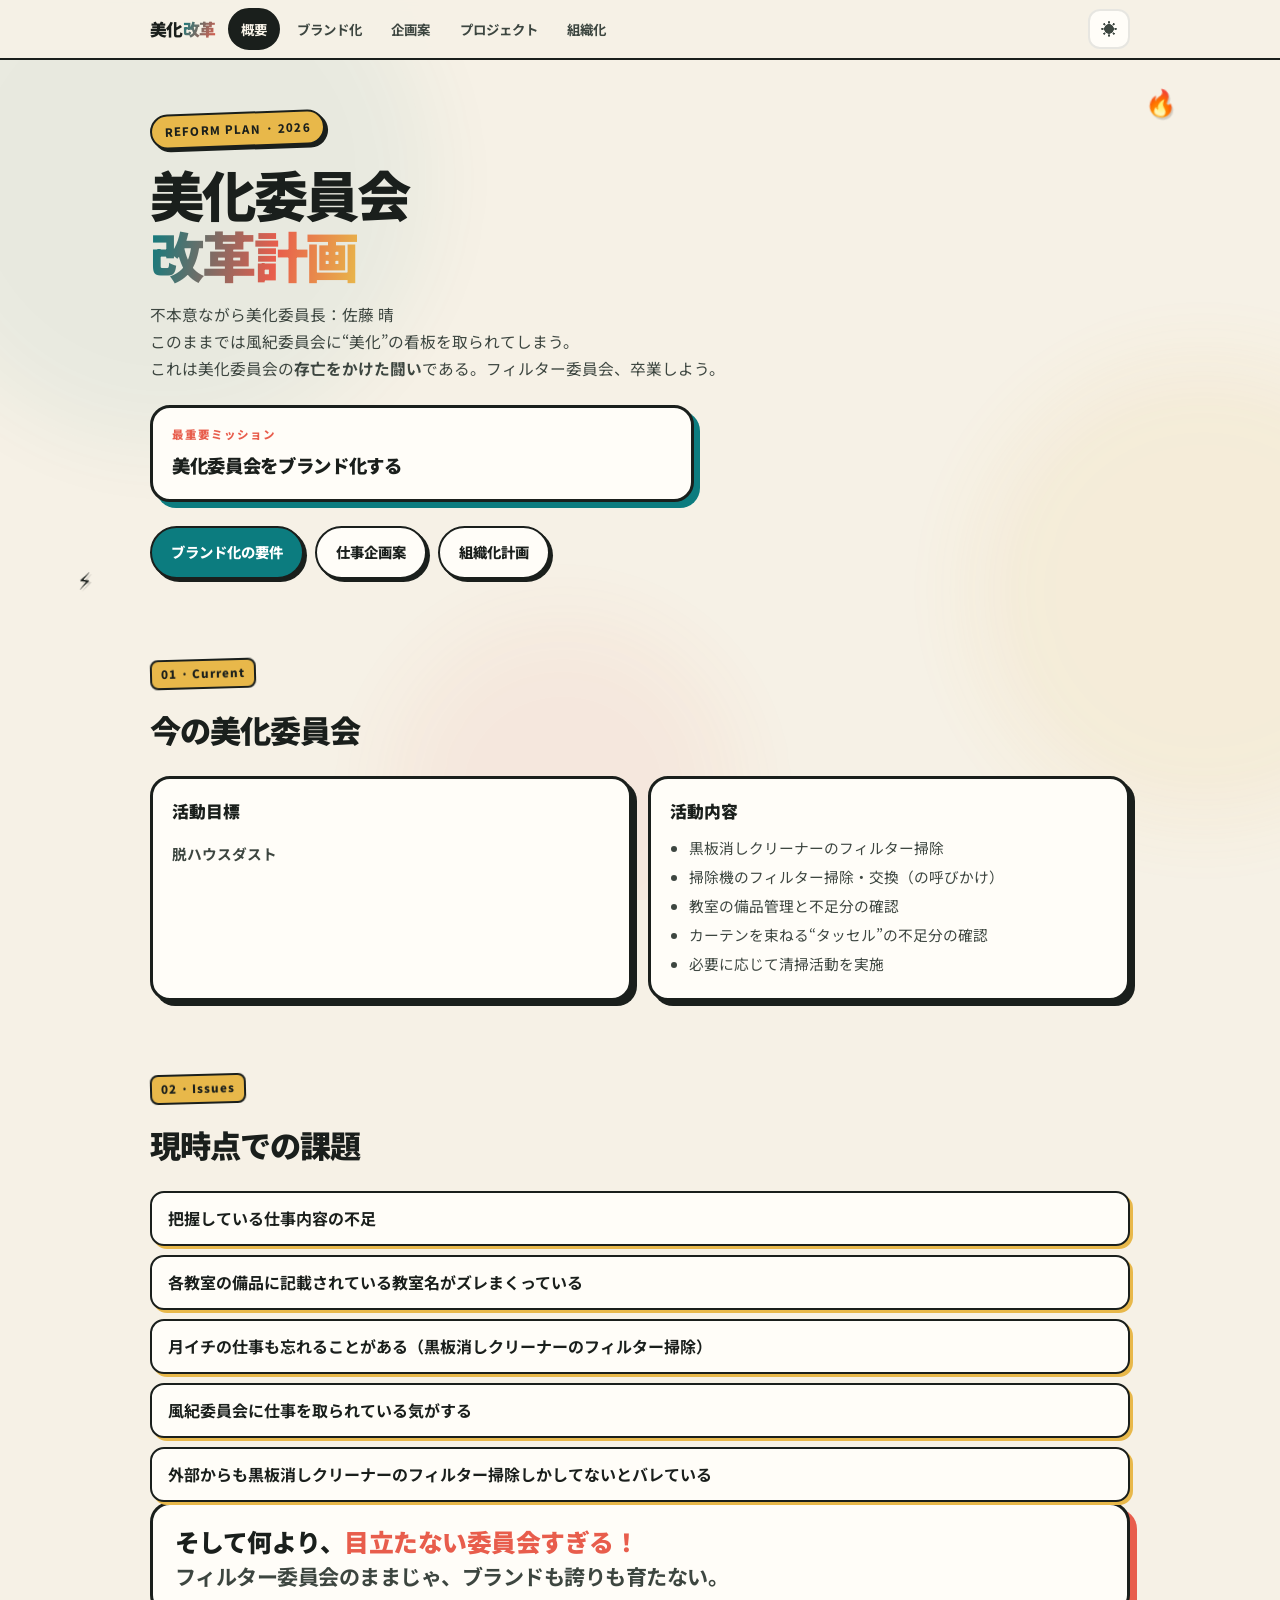
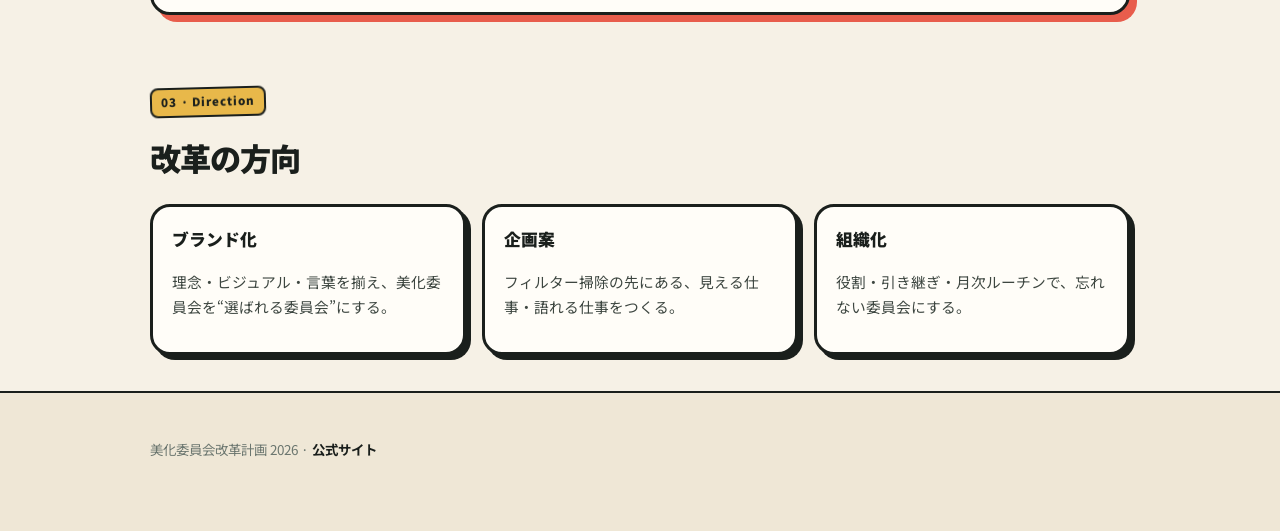
==== commit 74ddb5ce: "chore: cache-bust all pages to nav10 (JS-safe mobile menu)" ====
--- a/index.html
+++ b/index.html
@@ -98,8 +98,8 @@
     <section class="section">
       <div class="container">
         <div class="section-header reveal">
-          <p class="eyebrow">03 · Path</p>
-          <h2>改革の三本柱</h2>
+          <p class="eyebrow">03 · Direction</p>
+          <h2>改革の方向</h2>
         </div>
         <div class="grid-3">
           <a class="card reveal reveal-delay-1" href="brand.html" style="text-decoration:none;color:inherit">
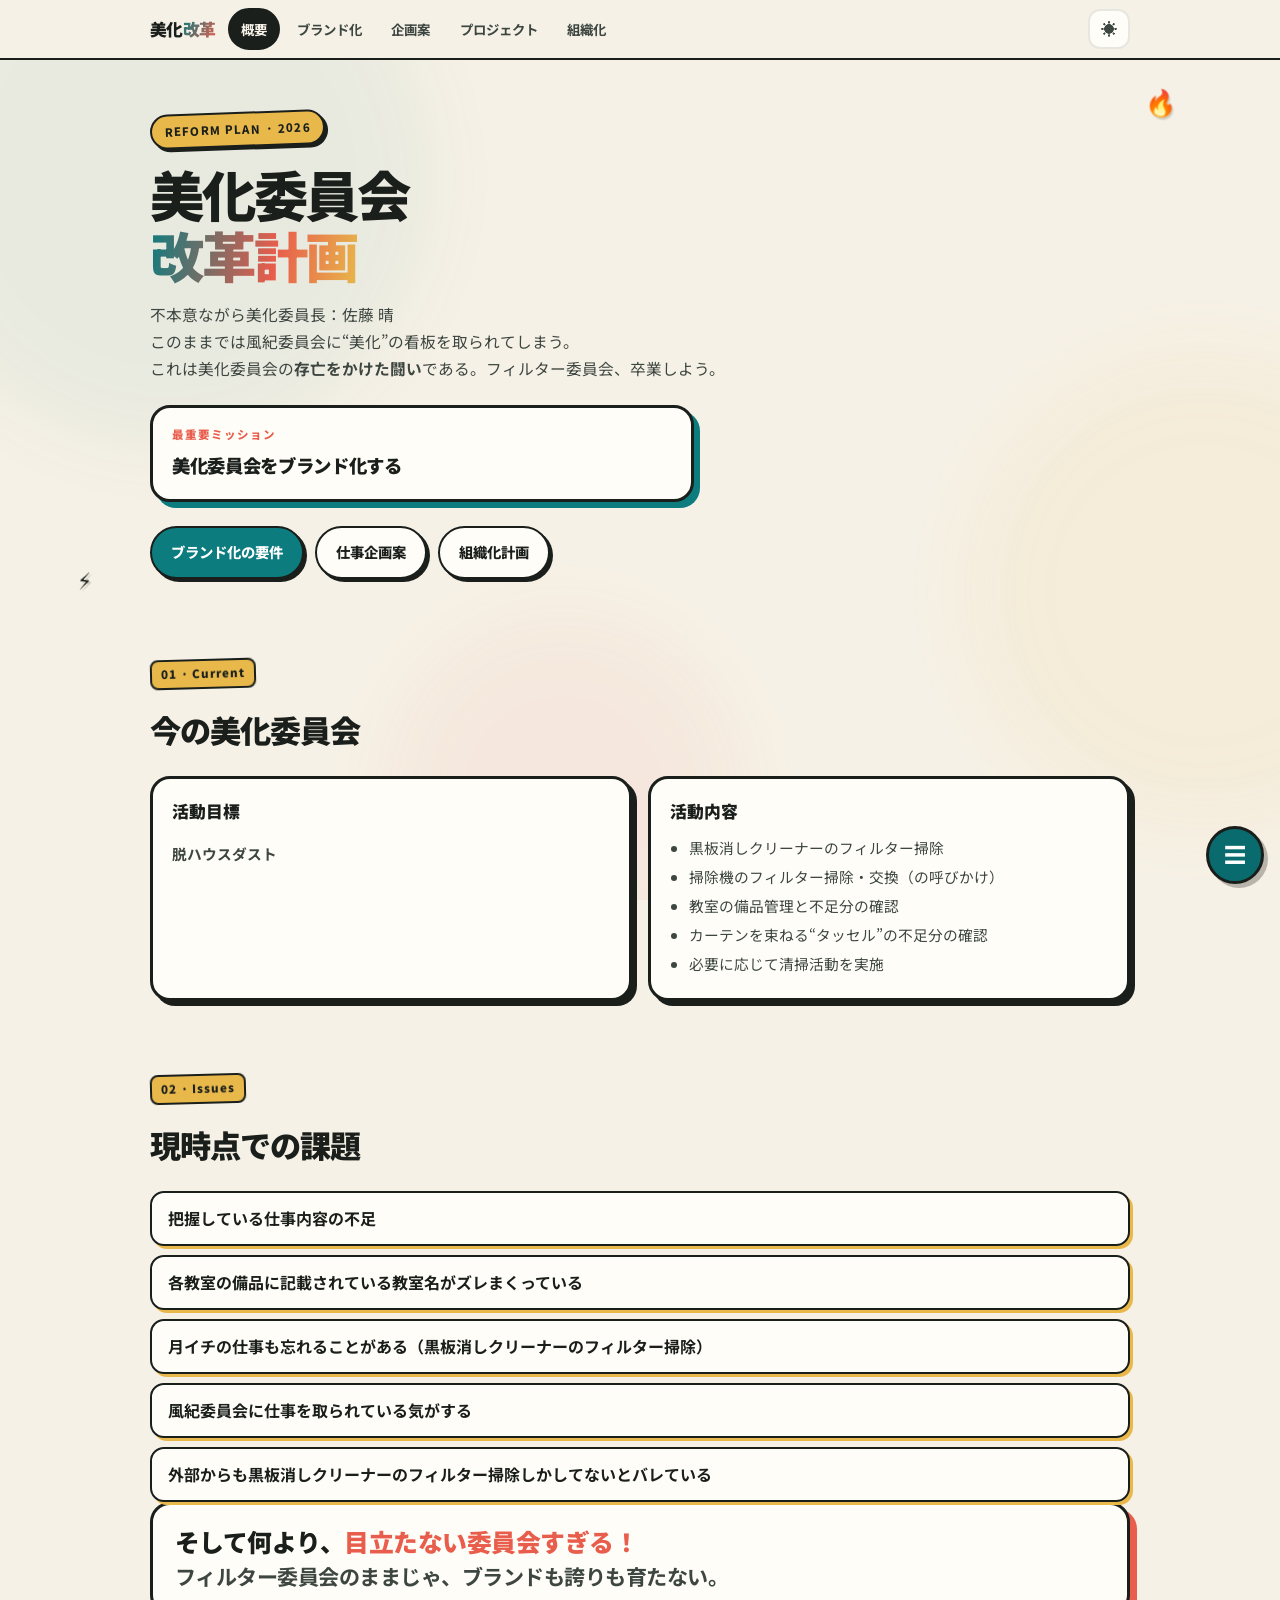
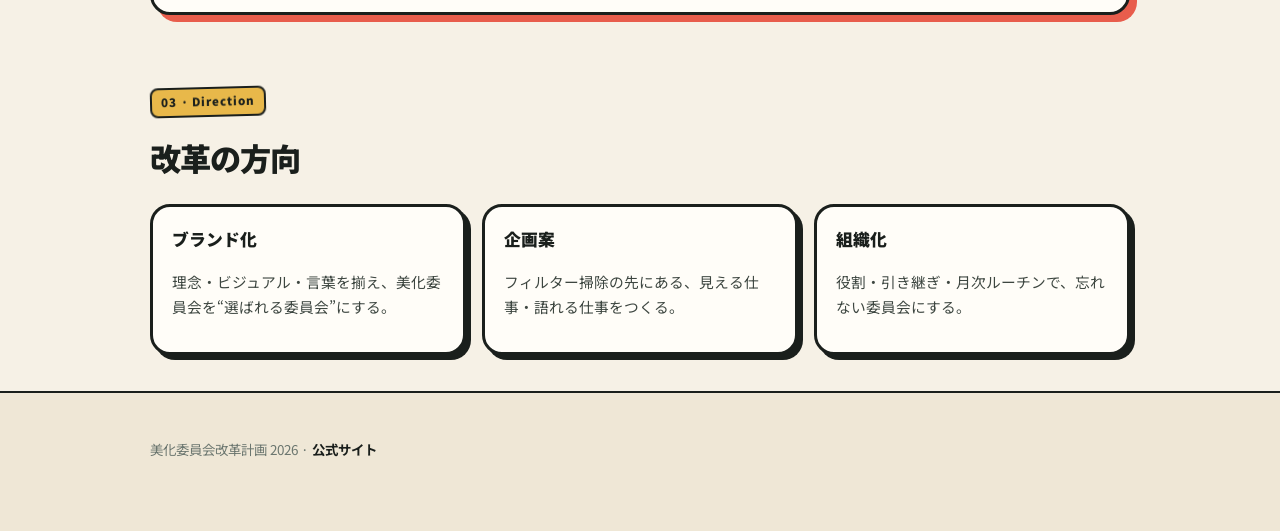
==== commit 9bbc9141: "feat(menu): wire radial FAB into index.html" ====
--- a/index.html
+++ b/index.html
@@ -7,7 +7,8 @@
   <link rel="preconnect" href="https://fonts.googleapis.com">
   <link rel="preconnect" href="https://fonts.gstatic.com" crossorigin>
   <link href="https://fonts.googleapis.com/css2?family=Noto+Sans+JP:wght@400;500;600;700;800&display=swap" rel="stylesheet">
-  <link rel="stylesheet" href="css/style.css?v=nav10">
+  <link rel="stylesheet" href="css/style.css?v=nav12">
+  <link rel="stylesheet" href="css/menu.css?v=menu1">
   <script src="/sitePassword.js" defer data-allows="role:bika"></script>
   <meta name="description" content="美化委員会改革計画 — 現状・課題・改善の全体像">
   <title>概要 · 美化委員会改革計画 2026</title>
@@ -18,7 +19,6 @@
   <nav class="top-nav" id="site-nav">
     <div class="top-nav-inner">
       <a class="nav-brand" href="index.html">美化<span>改革</span></a>
-      <button type="button" class="nav-toggle" id="nav-toggle" aria-label="メニューを開く" aria-expanded="false" aria-controls="nav-links"><span></span><span></span><span></span></button>
       <div class="nav-links" id="nav-links">
         <a href="index.html" data-nav="index" class="active">概要</a>
         <a href="brand.html" data-nav="brand">ブランド化</a>
@@ -124,6 +124,13 @@
       </div>
     </footer>
   </div>
-  <script src="js/main.js?v=nav10"></script>
+
+  <button type="button" class="ham-fab" id="ham-fab" style="position:fixed;right:1rem;bottom:1rem;z-index:2147483645;width:58px;height:58px;display:flex;align-items:center;justify-content:center;background:#0a6b6e;color:#fff;border:3px solid #1a1e1b;border-radius:50%;font-size:1.35rem;cursor:pointer;" aria-label="メニュー" aria-expanded="false" aria-controls="ham-panel">
+    <span class="ham-fab-icon" aria-hidden="true">☰</span>
+  </button>
+  <nav class="ham-panel" id="ham-panel" aria-hidden="true"></nav>
+
+  <script src="js/main.js?v=nav12"></script>
+  <script src="js/menu.js?v=menu1" defer></script>
 </body>
 </html>
--- a/css/style.css
+++ b/css/style.css
@@ -29,11 +29,11 @@
 @keyframes floaty{0%,100%{transform:translate(0,0) scale(1)}50%{transform:translate(2%,3%) scale(1.05)}}
 .page-wrap{position:relative;z-index:1;min-height:60vh}
 
-/* ===== SITE NAV — default open on mobile; JS uses .is-closed ===== */
+/* ===== SITE NAV — links always reachable ===== */
 .top-nav {
   position: sticky;
   top: 0;
-  z-index: 10050;
+  z-index: 2147483000;
   isolation: isolate;
   background: color-mix(in srgb, var(--bg) 92%, transparent);
   backdrop-filter: blur(14px);
@@ -68,7 +68,14 @@
   color: transparent;
 }
 
-/* hamburger button */
+.nav-cb {
+  position: absolute;
+  opacity: 0;
+  pointer-events: none;
+  width: 0;
+  height: 0;
+  margin: 0;
+}
 .nav-toggle {
   display: none;
   margin-left: auto;
@@ -85,12 +92,14 @@
   gap: 5px;
   flex-shrink: 0;
   position: relative;
-  z-index: 3;
+  z-index: 10070;
   padding: 0;
   appearance: none;
   -webkit-appearance: none;
   color: inherit;
   font: inherit;
+  -webkit-tap-highlight-color: transparent;
+  touch-action: manipulation;
 }
 .nav-toggle span {
   display: block;
@@ -151,44 +160,49 @@
 [data-theme="dark"] .theme-toggle .icon-sun { display: none; }
 [data-theme="dark"] .theme-toggle .icon-moon { display: inline; }
 
-/* Mobile drawer — default VISIBLE (JS-safe). .is-closed hides. */
+/* Mobile: ALWAYS show site links (no open/close required) */
 @media (max-width: 900px) {
+  .nav-cb,
   .nav-toggle {
-    display: flex !important;
+    display: none !important;
+  }
+  .top-nav-inner {
+    flex-wrap: wrap;
+    row-gap: 0.35rem;
   }
   .nav-links {
     display: flex !important;
-    position: absolute !important;
-    top: calc(100% + 8px) !important;
-    left: 0 !important;
-    right: 0 !important;
-    z-index: 10060 !important;
-    background: var(--surface) !important;
-    border: 3px solid var(--ink) !important;
-    border-radius: 16px !important;
-    box-shadow: 6px 6px 0 var(--ink) !important;
-    flex-direction: column !important;
-    align-items: stretch !important;
-    padding: 0.5rem !important;
-    gap: 0.15rem !important;
-    flex: none !important;
-  }
-  .top-nav.is-closed .nav-links {
-    display: none !important;
-  }
-  .top-nav:not(.is-closed) .nav-toggle span:nth-child(1) {
-    transform: translateY(7.5px) rotate(45deg);
-  }
-  .top-nav:not(.is-closed) .nav-toggle span:nth-child(2) {
-    opacity: 0;
-  }
-  .top-nav:not(.is-closed) .nav-toggle span:nth-child(3) {
-    transform: translateY(-7.5px) rotate(-45deg);
+    flex: 1 1 100% !important;
+    order: 10;
+    flex-wrap: wrap !important;
+    gap: 0.25rem !important;
+    padding: 0.15rem 0 0.35rem !important;
+    position: relative !important;
+    left: auto !important;
+    right: auto !important;
+    top: auto !important;
+    background: transparent !important;
+    border: none !important;
+    box-shadow: none !important;
+    flex-direction: row !important;
+    align-items: center !important;
+    z-index: 2 !important;
   }
   .nav-links a {
-    border-radius: 12px;
-    padding: 0.9rem 1rem;
-    font-size: 0.95rem;
+    border-radius: 999px;
+    padding: 0.45rem 0.7rem;
+    font-size: 0.8rem;
+    border: 2px solid var(--line);
+    background: var(--surface);
+  }
+  .nav-links a.active {
+    border-color: var(--ink);
+  }
+  .theme-toggle {
+    margin-left: auto;
+  }
+  .nav-brand {
+    flex: 1;
   }
 }
 
--- a/css/menu.css
+++ b/css/menu.css
@@ -0,0 +1,203 @@
+/* ========== Radial Menu — theatrical (reform) ========== */
+:root {
+  --rm-font: "Noto Sans JP", "Hiragino Sans", system-ui, sans-serif;
+  --rm-item-bg: linear-gradient(160deg, #ffffff, #f3efe6);
+  --rm-item-hover-bg: linear-gradient(135deg, #0a6b6e, #12a89c);
+  --rm-border: rgba(10, 107, 110, 0.4);
+  --rm-border-hover: #0a6b6e;
+  --rm-text: #1a1e1b;
+  --rm-orbit: rgba(10, 107, 110, 0.32);
+  --rm-core-bg: linear-gradient(135deg, #0a6b6e, #14b8a6);
+  --rm-core-text: #fff;
+  --rm-label-bg: rgba(255, 252, 246, 0.98);
+  --rm-label-border: rgba(26, 30, 27, 0.12);
+  --rm-item-size: 64px;
+  --rm-spring: cubic-bezier(0.22, 1.4, 0.36, 1);
+  --rm-out: cubic-bezier(0.5, 0, 0.8, 0.3);
+  --rm-z: 9999999;
+  --ham-card: #fffcf6;
+  --ham-text: #1a1e1b;
+}
+[data-theme="dark"] {
+  --rm-item-bg: linear-gradient(160deg, #1e2836, #121820);
+  --rm-item-hover-bg: linear-gradient(135deg, #2dd4bf, #5eead4);
+  --rm-border: rgba(45, 212, 191, 0.4);
+  --rm-border-hover: #2dd4bf;
+  --rm-text: #f0f4f8;
+  --rm-orbit: rgba(45, 212, 191, 0.35);
+  --rm-core-bg: linear-gradient(135deg, #2dd4bf, #5eead4);
+  --rm-core-text: #042f2e;
+  --rm-label-bg: rgba(18, 24, 32, 0.96);
+  --rm-label-border: rgba(45, 212, 191, 0.22);
+  --ham-card: #121820;
+  --ham-text: #f0f4f8;
+}
+.radial-menu-wrapper {
+  position: fixed; left: 0; top: 0; width: 0; height: 0;
+  z-index: var(--rm-z); pointer-events: none; font-family: var(--rm-font);
+}
+.radial-menu-wrapper.active { pointer-events: auto; }
+.rm-canvas-layer, .rm-fx { position: absolute; left: 0; top: 0; width: 0; height: 0; }
+.rm-blast {
+  position: absolute; left: 0; top: 0; width: 16px; height: 16px; margin: -8px 0 0 -8px;
+  border-radius: 50%; border: 2.5px solid var(--rm-border-hover); opacity: 0; pointer-events: none; z-index: 0;
+}
+.rm-blast--2 { border-width: 1.5px; border-color: color-mix(in srgb, var(--rm-border-hover) 50%, transparent); }
+.radial-menu-wrapper.active .rm-blast { animation: rm-blast-out 0.85s var(--rm-out) forwards; }
+.radial-menu-wrapper.active .rm-blast--2 { animation: rm-blast-out 1.1s var(--rm-out) 0.08s forwards; }
+@keyframes rm-blast-out {
+  0% { transform: scale(0.15); opacity: 0.85; }
+  70% { opacity: 0.25; }
+  100% { transform: scale(16); opacity: 0; }
+}
+.rm-spark {
+  position: absolute; left: 0; top: 0; font-size: 0.85rem; color: var(--rm-border-hover);
+  pointer-events: none; opacity: 0; animation: rm-spark-fly 0.75s var(--rm-spring) forwards; z-index: 1;
+}
+@keyframes rm-spark-fly {
+  0% { transform: translate(0, 0) scale(0.3) rotate(0deg); opacity: 0; }
+  20% { opacity: 1; }
+  100% { transform: translate(var(--sx), var(--sy)) scale(0) rotate(180deg); opacity: 0; }
+}
+.rm-shell-orbit {
+  position: absolute; border: 2px dashed var(--rm-orbit); border-radius: 50%; box-sizing: border-box;
+  pointer-events: none; opacity: 0; transform: scale(0.05) rotate(-90deg);
+  transition: transform 0.75s var(--rm-spring), opacity 0.4s ease;
+}
+.rm-shell-orbit--inner { border-style: dotted; border-width: 1.5px; }
+.radial-menu-wrapper.active .rm-shell-orbit {
+  opacity: 1; transform: scale(1) rotate(0deg); animation: rm-orbit-cw 16s linear 0.6s infinite;
+}
+.radial-menu-wrapper.active .rm-shell-orbit--inner {
+  opacity: 0.7; transform: scale(1) rotate(0deg); animation: rm-orbit-ccw 12s linear 0.5s infinite;
+}
+@keyframes rm-orbit-cw { to { transform: scale(1) rotate(360deg); } }
+@keyframes rm-orbit-ccw { to { transform: scale(1) rotate(-360deg); } }
+.rm-core-btn {
+  position: absolute; left: 0; top: 0; width: 54px; height: 54px; margin: -27px 0 0 -27px;
+  border: none; border-radius: 50%; background: var(--rm-core-bg); color: var(--rm-core-text);
+  font-size: 1.25rem; font-weight: 700; cursor: pointer;
+  box-shadow: 0 0 0 0 rgba(10, 107, 110, 0.4), 0 8px 24px rgba(10, 107, 110, 0.4), 3px 3px 0 rgba(10, 107, 110, 0.18);
+  opacity: 0; transform: scale(0) rotate(-200deg);
+  transition: transform 0.65s var(--rm-spring), opacity 0.25s ease;
+  display: flex; align-items: center; justify-content: center; pointer-events: auto; z-index: 8;
+}
+.rm-core-btn.visible {
+  opacity: 1; transform: scale(1) rotate(0deg); animation: rm-core-pulse 2s ease-in-out 0.7s infinite;
+}
+@keyframes rm-core-pulse {
+  0%, 100% { box-shadow: 0 0 0 0 rgba(10, 107, 110, 0.4), 0 8px 24px rgba(10, 107, 110, 0.4), 3px 3px 0 rgba(10, 107, 110, 0.18); }
+  50% { box-shadow: 0 0 0 14px rgba(10, 107, 110, 0), 0 8px 24px rgba(10, 107, 110, 0.4), 3px 3px 0 rgba(10, 107, 110, 0.18); }
+}
+.rm-core-btn:hover { transform: scale(1.2) rotate(90deg) !important; animation: none; }
+.rm-item {
+  position: absolute; left: 0; top: 0; width: var(--rm-item-size); height: var(--rm-item-size);
+  margin: calc(var(--rm-item-size) / -2) 0 0 calc(var(--rm-item-size) / -2);
+  border: 2.5px solid var(--rm-border); border-radius: 50%; background: var(--rm-item-bg);
+  color: var(--rm-text); font-size: 1.5rem; cursor: pointer;
+  display: flex; align-items: center; justify-content: center;
+  box-shadow: 0 6px 18px rgba(26, 30, 27, 0.12), 3px 3px 0 rgba(10, 107, 110, 0.12);
+  transform: translate(0, 0) scale(0) rotate(-200deg); opacity: 0;
+  transition: transform 0.7s var(--rm-spring), opacity 0.35s ease, background 0.2s, border-color 0.2s, box-shadow 0.25s, color 0.2s;
+  pointer-events: auto; z-index: 4; will-change: transform, opacity;
+}
+.rm-item.rendered {
+  transform: translate(var(--x), var(--y)) scale(1) rotate(0deg); opacity: 1;
+}
+.rm-item.closing {
+  transition: transform 0.38s var(--rm-out), opacity 0.28s ease !important;
+  transform: translate(0, 0) scale(0) rotate(160deg) !important; opacity: 0 !important;
+}
+.rm-item:hover {
+  background: var(--rm-item-hover-bg); border-color: var(--rm-border-hover); color: #fff;
+  transform: translate(var(--x), var(--y)) scale(1.25) rotate(-10deg) !important;
+  box-shadow: 0 14px 32px rgba(10, 107, 110, 0.4), 5px 5px 0 rgba(10, 107, 110, 0.22); z-index: 10;
+}
+.rm-item:hover span { animation: rm-icon-spin 0.5s var(--rm-spring); }
+@keyframes rm-icon-spin {
+  0% { transform: scale(1) rotate(0); }
+  40% { transform: scale(1.45) rotate(-20deg); }
+  70% { transform: scale(1.2) rotate(12deg); }
+  100% { transform: scale(1.25) rotate(0); }
+}
+.rm-item::after {
+  content: attr(data-label); position: absolute; bottom: calc(100% + 12px); left: 50%;
+  transform: translateX(-50%) translateY(12px) scale(0.7);
+  padding: 0.38rem 0.8rem; background: var(--rm-label-bg); border: 1.5px solid var(--rm-label-border);
+  border-radius: 999px; font-size: 0.72rem; font-weight: 700; white-space: nowrap; opacity: 0;
+  pointer-events: none; box-shadow: 0 5px 16px rgba(0,0,0,0.12);
+  transition: opacity 0.2s, transform 0.4s var(--rm-spring); color: var(--rm-text);
+}
+.rm-item:hover::after { opacity: 1; transform: translateX(-50%) translateY(0) scale(1); }
+.ham-fab {
+  position: fixed; bottom: max(1.2rem, env(safe-area-inset-bottom)); right: max(1.2rem, env(safe-area-inset-right));
+  z-index: calc(var(--rm-z) - 1); width: 58px; height: 58px;
+  border: 2.5px solid var(--rm-border); border-radius: 50%; background: var(--rm-item-bg);
+  color: var(--rm-text); font-size: 1.4rem; cursor: pointer;
+  box-shadow: 0 6px 22px rgba(26, 30, 27, 0.14), 4px 4px 0 rgba(10, 107, 110, 0.14);
+  display: flex; align-items: center; justify-content: center;
+  transition: transform 0.45s var(--rm-spring), box-shadow 0.25s, background 0.2s;
+  animation: ham-bob 3s ease-in-out infinite;
+}
+@keyframes ham-bob {
+  0%, 100% { transform: rotate(-4deg) translateY(0); }
+  50% { transform: rotate(4deg) translateY(-5px); }
+}
+.ham-fab:hover {
+  transform: scale(1.15) rotate(15deg) !important; animation-play-state: paused;
+  background: var(--rm-item-hover-bg); color: #fff; border-color: var(--rm-border-hover);
+}
+.ham-fab.open {
+  background: var(--rm-core-bg); color: var(--rm-core-text); border-color: transparent;
+  animation: none; transform: rotate(90deg) scale(1.06);
+}
+.ham-panel {
+  position: fixed; bottom: calc(max(1.2rem, env(safe-area-inset-bottom)) + 72px);
+  right: max(1.2rem, env(safe-area-inset-right)); z-index: calc(var(--rm-z) - 2);
+  min-width: 210px; padding: 0.55rem; background: var(--ham-card);
+  border: 2.5px solid var(--rm-border); border-radius: 22px;
+  box-shadow: 0 16px 40px rgba(26, 30, 27, 0.16), 5px 5px 0 rgba(10, 107, 110, 0.12);
+  opacity: 0; transform: translateY(24px) scale(0.6) rotate(8deg); pointer-events: none;
+  transition: opacity 0.25s, transform 0.55s var(--rm-spring); transform-origin: bottom right;
+}
+.ham-panel.open { opacity: 1; transform: translateY(0) scale(1) rotate(0deg); pointer-events: auto; }
+.ham-panel a.ham-link {
+  display: flex; align-items: center; gap: 0.55rem; width: 100%;
+  padding: 0.75rem 0.9rem; border-radius: 14px; color: var(--ham-text);
+  font-size: 0.9rem; font-weight: 600; text-decoration: none;
+  opacity: 0; transform: translateX(16px) scale(0.9);
+  transition: background 0.2s, transform 0.4s var(--rm-spring), color 0.2s, opacity 0.3s;
+}
+.ham-panel.open a.ham-link { opacity: 1; transform: translateX(0) scale(1); }
+.ham-panel.open a.ham-link:nth-child(1) { transition-delay: 0.05s; }
+.ham-panel.open a.ham-link:nth-child(2) { transition-delay: 0.1s; }
+.ham-panel.open a.ham-link:nth-child(3) { transition-delay: 0.15s; }
+.ham-panel.open a.ham-link:nth-child(4) { transition-delay: 0.2s; }
+.ham-panel.open a.ham-link:nth-child(5) { transition-delay: 0.25s; }
+.ham-panel.open a.ham-link:nth-child(6) { transition-delay: 0.3s; }
+.ham-panel a.ham-link:hover {
+  background: rgba(10, 107, 110, 0.12); color: #0a6b6e; transform: translateX(6px) scale(1.04);
+}
+@media (prefers-reduced-motion: reduce) {
+  .rm-item, .rm-shell-orbit, .rm-core-btn, .ham-fab, .ham-panel, .rm-blast, .rm-spark {
+    animation: none !important; transition-duration: 0.01ms !important;
+  }
+}
+
+/* HARD FORCE FAB */
+.ham-fab, button.ham-fab, #ham-fab {
+  position: fixed !important;
+  right: max(1rem, env(safe-area-inset-right, 0px)) !important;
+  bottom: max(1rem, env(safe-area-inset-bottom, 0px)) !important;
+  width: 58px !important; height: 58px !important;
+  z-index: 2147483645 !important;
+  display: flex !important; visibility: visible !important; opacity: 1 !important;
+  pointer-events: auto !important;
+  background: #0a6b6e !important; color: #fff !important;
+  border: 3px solid #1a1e1b !important; border-radius: 50% !important;
+  align-items: center !important; justify-content: center !important;
+  font-size: 1.35rem !important; cursor: pointer !important;
+  box-shadow: 4px 4px 0 rgba(0,0,0,.25) !important;
+}
+.ham-panel, #ham-panel { z-index: 2147483644 !important; }
+.radial-menu-wrapper { z-index: 2147483646 !important; }
